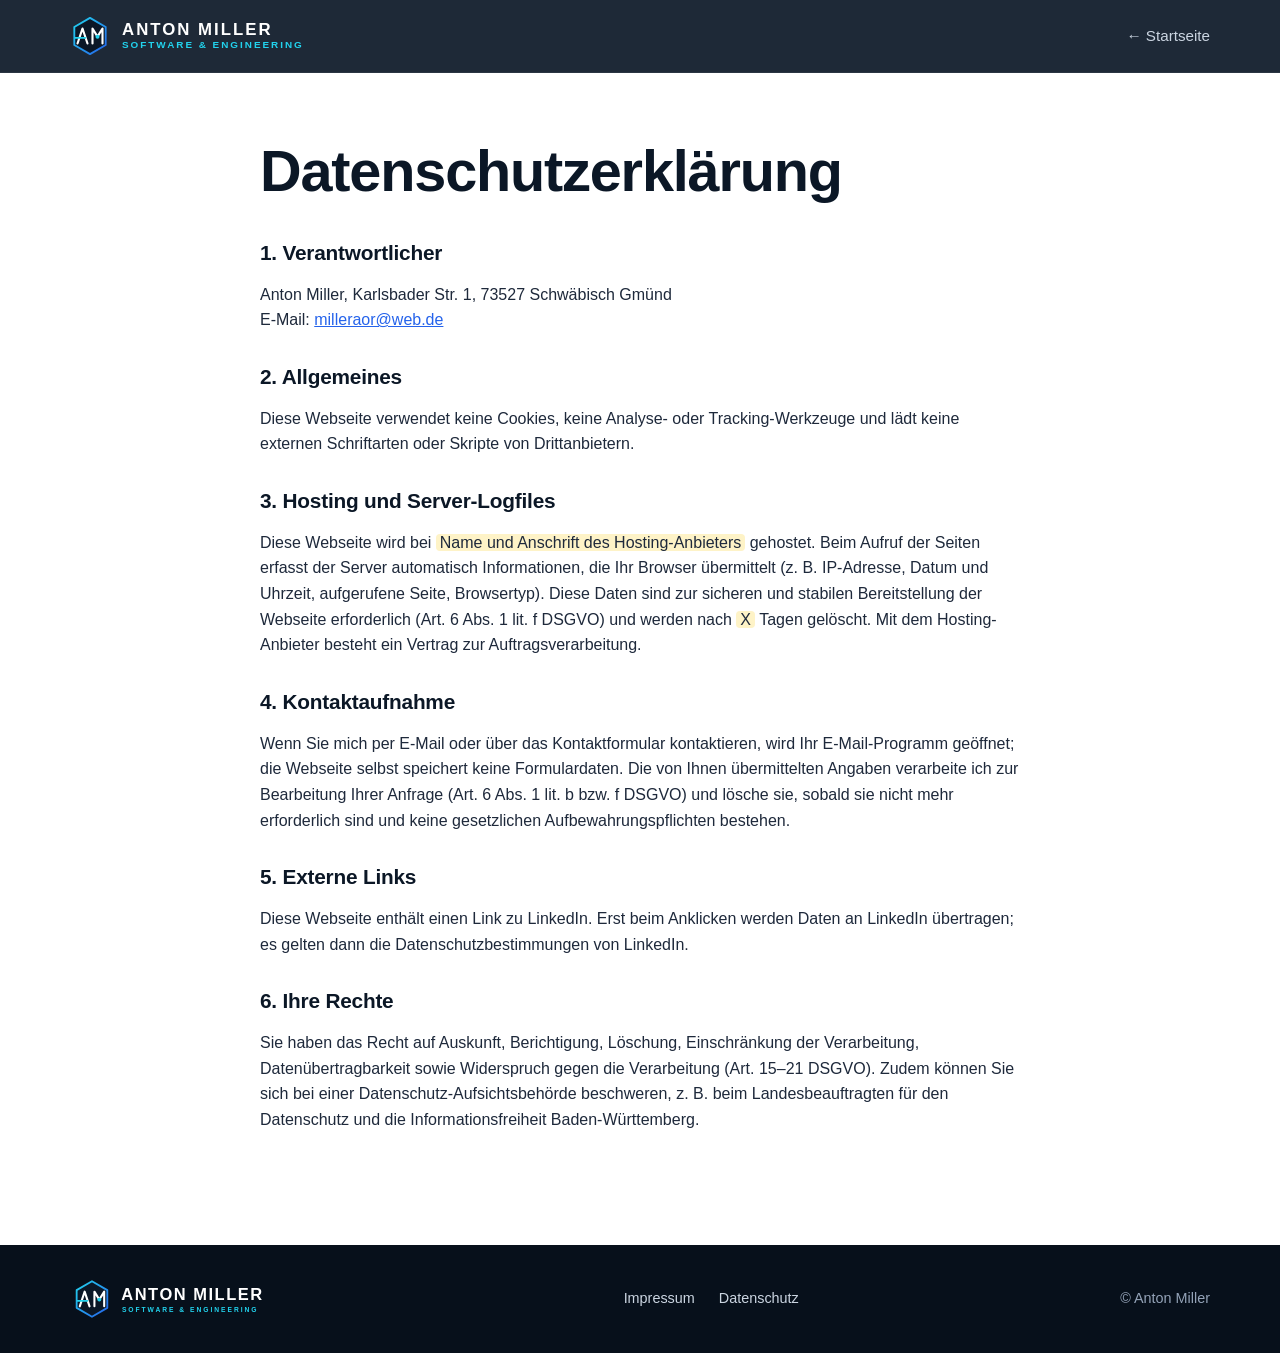
==== datenschutz.html @ c54b3237 "Firmenwebseite und Logo für Anton Miller – Software & Engineering - Statische One-Page-Webseite (Lei" ====
<!DOCTYPE html>
<html lang="de">
<head>
  <meta charset="UTF-8">
  <meta name="viewport" content="width=device-width, initial-scale=1.0">
  <title>Datenschutz – Anton Miller Software &amp; Engineering</title>
  <meta name="robots" content="noindex">
  <link rel="icon" type="image/svg+xml" href="logo/logo-icon.svg">
  <link rel="stylesheet" href="assets/styles.css">
</head>
<body>
  <header class="site-header">
    <div class="container nav-wrap">
      <a href="index.html" class="brand" aria-label="Zur Startseite">
        <img src="logo/logo-icon.svg" alt="" width="40" height="40">
        <span class="brand-text"><strong>ANTON MILLER</strong><small>SOFTWARE &amp; ENGINEERING</small></span>
      </a>
      <nav class="main-nav" style="display:flex;position:static;background:none;padding:0;border:0;flex-direction:row">
        <a href="index.html">← Startseite</a>
      </nav>
    </div>
  </header>

  <main class="container legal">
    <h1>Datenschutzerklärung</h1>

    <h2>1. Verantwortlicher</h2>
    <p>
      Anton Miller, Karlsbader Str. 1, 73527 Schwäbisch Gmünd<br>
      E-Mail: <a href="mailto:milleraor@web.de">milleraor@web.de</a>
    </p>

    <h2>2. Allgemeines</h2>
    <p>
      Diese Webseite verwendet keine Cookies, keine Analyse- oder Tracking-Werkzeuge und lädt keine
      externen Schriftarten oder Skripte von Drittanbietern.
    </p>

    <h2>3. Hosting und Server-Logfiles</h2>
    <p>
      Diese Webseite wird bei <span class="todo">Name und Anschrift des Hosting-Anbieters</span> gehostet.
      Beim Aufruf der Seiten erfasst der Server automatisch Informationen, die Ihr Browser übermittelt
      (z.&nbsp;B. IP-Adresse, Datum und Uhrzeit, aufgerufene Seite, Browsertyp). Diese Daten sind zur
      sicheren und stabilen Bereitstellung der Webseite erforderlich (Art. 6 Abs. 1 lit. f DSGVO) und werden
      nach <span class="todo">X</span> Tagen gelöscht. Mit dem Hosting-Anbieter besteht ein Vertrag zur
      Auftragsverarbeitung.
    </p>

    <h2>4. Kontaktaufnahme</h2>
    <p>
      Wenn Sie mich per E-Mail oder über das Kontaktformular kontaktieren, wird Ihr E-Mail-Programm geöffnet;
      die Webseite selbst speichert keine Formulardaten. Die von Ihnen übermittelten Angaben verarbeite ich
      zur Bearbeitung Ihrer Anfrage (Art. 6 Abs. 1 lit. b bzw. f DSGVO) und lösche sie, sobald sie nicht
      mehr erforderlich sind und keine gesetzlichen Aufbewahrungspflichten bestehen.
    </p>

    <h2>5. Externe Links</h2>
    <p>
      Diese Webseite enthält einen Link zu LinkedIn. Erst beim Anklicken werden Daten an LinkedIn übertragen;
      es gelten dann die Datenschutzbestimmungen von LinkedIn.
    </p>

    <h2>6. Ihre Rechte</h2>
    <p>
      Sie haben das Recht auf Auskunft, Berichtigung, Löschung, Einschränkung der Verarbeitung,
      Datenübertragbarkeit sowie Widerspruch gegen die Verarbeitung (Art. 15–21 DSGVO). Zudem können Sie
      sich bei einer Datenschutz-Aufsichtsbehörde beschweren, z.&nbsp;B. beim Landesbeauftragten für den
      Datenschutz und die Informationsfreiheit Baden-Württemberg.
    </p>
  </main>

  <footer class="site-footer">
    <div class="container footer-wrap">
      <img src="logo/logo-horizontal-negativ.svg" alt="Anton Miller – Software &amp; Engineering" height="44">
      <nav><a href="impressum.html">Impressum</a><a href="datenschutz.html">Datenschutz</a></nav>
      <p>&copy; Anton Miller</p>
    </div>
  </footer>
</body>
</html>
---- assets/styles.css ----
:root {
  --navy: #0b1726;
  --navy-2: #10233a;
  --navy-3: #173252;
  --cyan: #22d3ee;
  --blue: #2563eb;
  --text: #1e293b;
  --muted: #64748b;
  --light: #f4f7fb;
  --white: #ffffff;
  --radius: 14px;
  --shadow: 0 10px 30px rgba(11, 23, 38, 0.08);
  --font: "Segoe UI", "Helvetica Neue", Arial, system-ui, sans-serif;
}

* { box-sizing: border-box; }
html { scroll-behavior: smooth; scroll-padding-top: 80px; }
body {
  margin: 0;
  font-family: var(--font);
  color: var(--text);
  background: var(--white);
  line-height: 1.6;
}
img { max-width: 100%; display: block; }
a { color: var(--blue); }
h1, h2, h3 { line-height: 1.2; margin: 0 0 .6em; color: var(--navy); }
h1 { font-size: clamp(2.2rem, 5vw, 3.6rem); letter-spacing: -.02em; }
h2 { font-size: clamp(1.7rem, 3.2vw, 2.4rem); letter-spacing: -.01em; }
h3 { font-size: 1.15rem; }

.container { width: min(1140px, 92%); margin: 0 auto; }
.accent {
  background: linear-gradient(90deg, var(--cyan), var(--blue));
  -webkit-background-clip: text; background-clip: text; color: transparent;
}
.eyebrow {
  text-transform: uppercase; letter-spacing: .18em; font-size: .78rem;
  font-weight: 700; color: var(--blue); margin: 0 0 .8rem;
}

/* Buttons */
.btn {
  display: inline-block; padding: .85rem 1.5rem; border-radius: 10px;
  background: linear-gradient(135deg, var(--cyan), var(--blue));
  color: var(--white); font-weight: 600; text-decoration: none; border: 0;
  cursor: pointer; font: inherit; font-weight: 600;
  transition: transform .15s ease, box-shadow .15s ease;
}
.btn:hover { transform: translateY(-2px); box-shadow: 0 8px 20px rgba(37, 99, 235, .35); }
.btn-ghost { background: transparent; color: var(--white); border: 1px solid rgba(255,255,255,.35); }
.btn-ghost:hover { border-color: var(--cyan); box-shadow: none; }
.btn-small { padding: .5rem 1.1rem; }

/* Header */
.site-header {
  position: sticky; top: 0; z-index: 50;
  background: rgba(11, 23, 38, .92); backdrop-filter: blur(10px);
  border-bottom: 1px solid rgba(255,255,255,.06);
}
.nav-wrap { display: flex; align-items: center; justify-content: space-between; height: 72px; }
.brand { display: flex; align-items: center; gap: .75rem; text-decoration: none; color: var(--white); }
.brand-text { display: flex; flex-direction: column; line-height: 1.1; }
.brand-text strong { letter-spacing: .12em; font-size: 1.05rem; }
.brand-text small { letter-spacing: .2em; font-size: .62rem; color: var(--cyan); font-weight: 600; }
.main-nav { display: flex; align-items: center; gap: 1.6rem; }
.main-nav a:not(.btn) { color: #cbd5e1; text-decoration: none; font-weight: 500; font-size: .95rem; }
.main-nav a:not(.btn):hover { color: var(--white); }
.nav-toggle { display: none; background: none; border: 0; cursor: pointer; padding: 8px; }
.nav-toggle span { display: block; width: 24px; height: 2px; background: var(--white); margin: 5px 0; transition: .2s; }

/* Hero */
.hero {
  background:
    radial-gradient(900px 500px at 85% 10%, rgba(37,99,235,.25), transparent 60%),
    radial-gradient(600px 400px at 0% 100%, rgba(34,211,238,.12), transparent 60%),
    var(--navy);
  color: #cbd5e1; padding: 6rem 0 5rem;
}
.hero h1 { color: var(--white); }
.hero .eyebrow { color: var(--cyan); }
.hero-grid { display: grid; grid-template-columns: 1.1fr .9fr; gap: 3rem; align-items: center; }
.lead { font-size: 1.15rem; max-width: 36rem; }
.hero-actions { display: flex; gap: 1rem; flex-wrap: wrap; margin: 2rem 0 2.5rem; }
.hero-facts { list-style: none; padding: 0; margin: 0; display: flex; gap: 2.5rem; flex-wrap: wrap; }
.hero-facts li { display: flex; flex-direction: column; }
.hero-facts strong { color: var(--white); font-size: 1.1rem; }
.hero-facts span { font-size: .85rem; color: #94a3b8; }

.scope { width: 100%; height: auto; filter: drop-shadow(0 20px 40px rgba(0,0,0,.4)); }
.scope-bg { fill: var(--navy-2); stroke: rgba(34,211,238,.25); stroke-width: 2; }
.grid-lines path { stroke: rgba(148,163,184,.12); stroke-width: 1; fill: none; }
.wave { fill: none; stroke-width: 3; stroke-linecap: round; stroke-linejoin: round; }
.wave-1 { stroke: url(#trace); stroke-dasharray: 900; stroke-dashoffset: 900; animation: draw 3s ease forwards; }
.wave-2 { stroke: rgba(148,163,184,.55); stroke-width: 2; stroke-dasharray: 6 6; animation: dash 8s linear infinite; }
.probe { fill: var(--cyan); animation: pulse 1.6s ease-in-out infinite; }
.scope-label { fill: #94a3b8; font: 600 12px var(--font); letter-spacing: .08em; }
.scope-ok { fill: #4ade80; }
@keyframes draw { to { stroke-dashoffset: 0; } }
@keyframes dash { to { stroke-dashoffset: -120; } }
@keyframes pulse { 50% { opacity: .35; } }

/* Sections */
.section { padding: 6rem 0; }
.section-alt { background: var(--light); }
.section-dark { background: var(--navy); color: #cbd5e1; }
.section-dark h2, .section-dark h3 { color: var(--white); }
.section-dark .eyebrow { color: var(--cyan); }
.section-lead { font-size: 1.1rem; color: var(--muted); max-width: 44rem; margin-bottom: 3rem; }
.section-dark .section-lead { color: #94a3b8; }

/* Cards */
.cards { display: grid; grid-template-columns: repeat(3, 1fr); gap: 1.5rem; }
.card {
  background: var(--white); border: 1px solid #e2e8f0; border-radius: var(--radius);
  padding: 1.8rem; box-shadow: var(--shadow); transition: transform .2s ease, border-color .2s ease;
}
.card:hover { transform: translateY(-4px); border-color: var(--cyan); }
.card p { color: var(--muted); margin: 0; }
.card-icon {
  width: 48px; height: 48px; border-radius: 12px; margin-bottom: 1.2rem;
  display: grid; place-items: center;
  background: linear-gradient(135deg, rgba(34,211,238,.15), rgba(37,99,235,.15));
}
.card-icon svg { width: 26px; height: 26px; fill: none; stroke: var(--blue); stroke-width: 2; stroke-linecap: round; stroke-linejoin: round; }

/* Skills */
.skills-grid { display: grid; grid-template-columns: repeat(3, 1fr); gap: 1.5rem; }
.skill-group {
  background: var(--navy-2); border: 1px solid var(--navy-3); border-radius: var(--radius); padding: 1.8rem;
}
.tags { list-style: none; padding: 0; margin: 0; display: flex; flex-wrap: wrap; gap: .5rem; }
.tags li {
  font-size: .88rem; padding: .35rem .8rem; border-radius: 999px;
  background: rgba(34,211,238,.08); border: 1px solid rgba(34,211,238,.25); color: #e2e8f0;
}

/* Arbeitsweise */
.modes { display: grid; grid-template-columns: 1fr 1fr; gap: 1.5rem; margin: 2rem 0 3rem; }
.mode { border-left: 4px solid var(--cyan); background: var(--light); padding: 1.6rem 1.8rem; border-radius: 0 var(--radius) var(--radius) 0; }
.mode p { margin: 0; color: var(--muted); }
.steps { list-style: none; padding: 0; margin: 0; display: grid; grid-template-columns: repeat(4, 1fr); gap: 1.5rem; counter-reset: s; }
.steps li { position: relative; padding-top: 1rem; border-top: 2px solid #e2e8f0; }
.steps span { font-weight: 800; font-size: 1.6rem; color: var(--blue); display: block; margin-bottom: .4rem; }
.steps p { margin: 0; color: var(--muted); font-size: .95rem; }

/* About */
.about { display: grid; grid-template-columns: .8fr 1.2fr; gap: 4rem; align-items: center; }
.photo-placeholder {
  aspect-ratio: 4 / 5; border-radius: 20px; display: grid; place-items: center;
  background: linear-gradient(160deg, var(--navy-3), var(--navy));
  box-shadow: var(--shadow);
}
.about-photo img:not(.photo-placeholder img) { border-radius: 20px; }
.about-list { list-style: none; padding: 0; margin: 1.5rem 0 0; }
.about-list li { padding: .5rem 0; border-bottom: 1px solid #e2e8f0; }

/* Contact */
.contact { display: grid; grid-template-columns: 1fr 1fr; gap: 4rem; align-items: start; }
.contact-list { list-style: none; padding: 0; margin: 0; }
.contact-list li { display: flex; gap: 1rem; padding: .8rem 0; border-bottom: 1px solid var(--navy-3); }
.contact-list span { min-width: 90px; color: #94a3b8; font-size: .9rem; }
.contact-list a { color: var(--white); text-decoration: none; }
.contact-list a:hover { color: var(--cyan); }
.contact-form {
  background: var(--navy-2); border: 1px solid var(--navy-3); border-radius: var(--radius);
  padding: 2rem; display: grid; gap: 1rem;
}
.contact-form label { display: grid; gap: .35rem; font-size: .9rem; color: #cbd5e1; }
.contact-form input, .contact-form select, .contact-form textarea {
  font: inherit; padding: .75rem .9rem; border-radius: 8px;
  border: 1px solid var(--navy-3); background: var(--navy); color: var(--white);
}
.contact-form input:focus, .contact-form select:focus, .contact-form textarea:focus { outline: 2px solid var(--cyan); border-color: transparent; }
.contact-form .invalid { outline: 2px solid #f87171; }
.form-hint { font-size: .8rem; color: #94a3b8; margin: 0; }

/* Footer */
.site-footer { background: #07101b; color: #94a3b8; padding: 2rem 0; font-size: .9rem; }
.footer-wrap { display: flex; align-items: center; justify-content: space-between; gap: 1.5rem; flex-wrap: wrap; }
.footer-wrap img { height: 44px; width: auto; }
.footer-wrap nav { display: flex; gap: 1.5rem; }
.footer-wrap a { color: #cbd5e1; text-decoration: none; }
.footer-wrap a:hover { color: var(--cyan); }
.footer-wrap p { margin: 0; }

/* Legal pages */
.legal { padding: 4rem 0 6rem; max-width: 760px; }
.legal h2 { font-size: 1.3rem; margin-top: 2rem; }
.legal .todo { background: #fef3c7; padding: 0 .25rem; border-radius: 4px; }

/* Reveal animation */
.reveal { opacity: 0; transform: translateY(20px); transition: opacity .6s ease, transform .6s ease; }
.reveal.visible { opacity: 1; transform: none; }

/* Responsive */
@media (max-width: 960px) {
  .hero-grid, .about, .contact { grid-template-columns: 1fr; }
  .hero-visual { max-width: 480px; }
  .cards, .skills-grid { grid-template-columns: 1fr 1fr; }
  .steps { grid-template-columns: 1fr 1fr; }
  .about-photo { max-width: 320px; }
}
@media (max-width: 720px) {
  .nav-toggle { display: block; }
  .main-nav {
    position: absolute; top: 72px; left: 0; right: 0; flex-direction: column; align-items: stretch;
    background: var(--navy); padding: 1rem 4% 1.5rem; gap: .5rem; display: none;
    border-bottom: 1px solid var(--navy-3);
  }
  .main-nav.open { display: flex; }
  .main-nav a:not(.btn) { padding: .6rem 0; }
  .cards, .skills-grid, .modes, .steps { grid-template-columns: 1fr; }
  .section { padding: 4rem 0; }
  .hero { padding: 4rem 0 3.5rem; }
  .hero-facts { gap: 1.2rem; }
  .hero-facts strong { font-size: 1rem; }
}
@media (prefers-reduced-motion: reduce) {
  *, *::before, *::after { animation: none !important; transition: none !important; }
  .wave-1 { stroke-dashoffset: 0; }
  .reveal { opacity: 1; transform: none; }
}
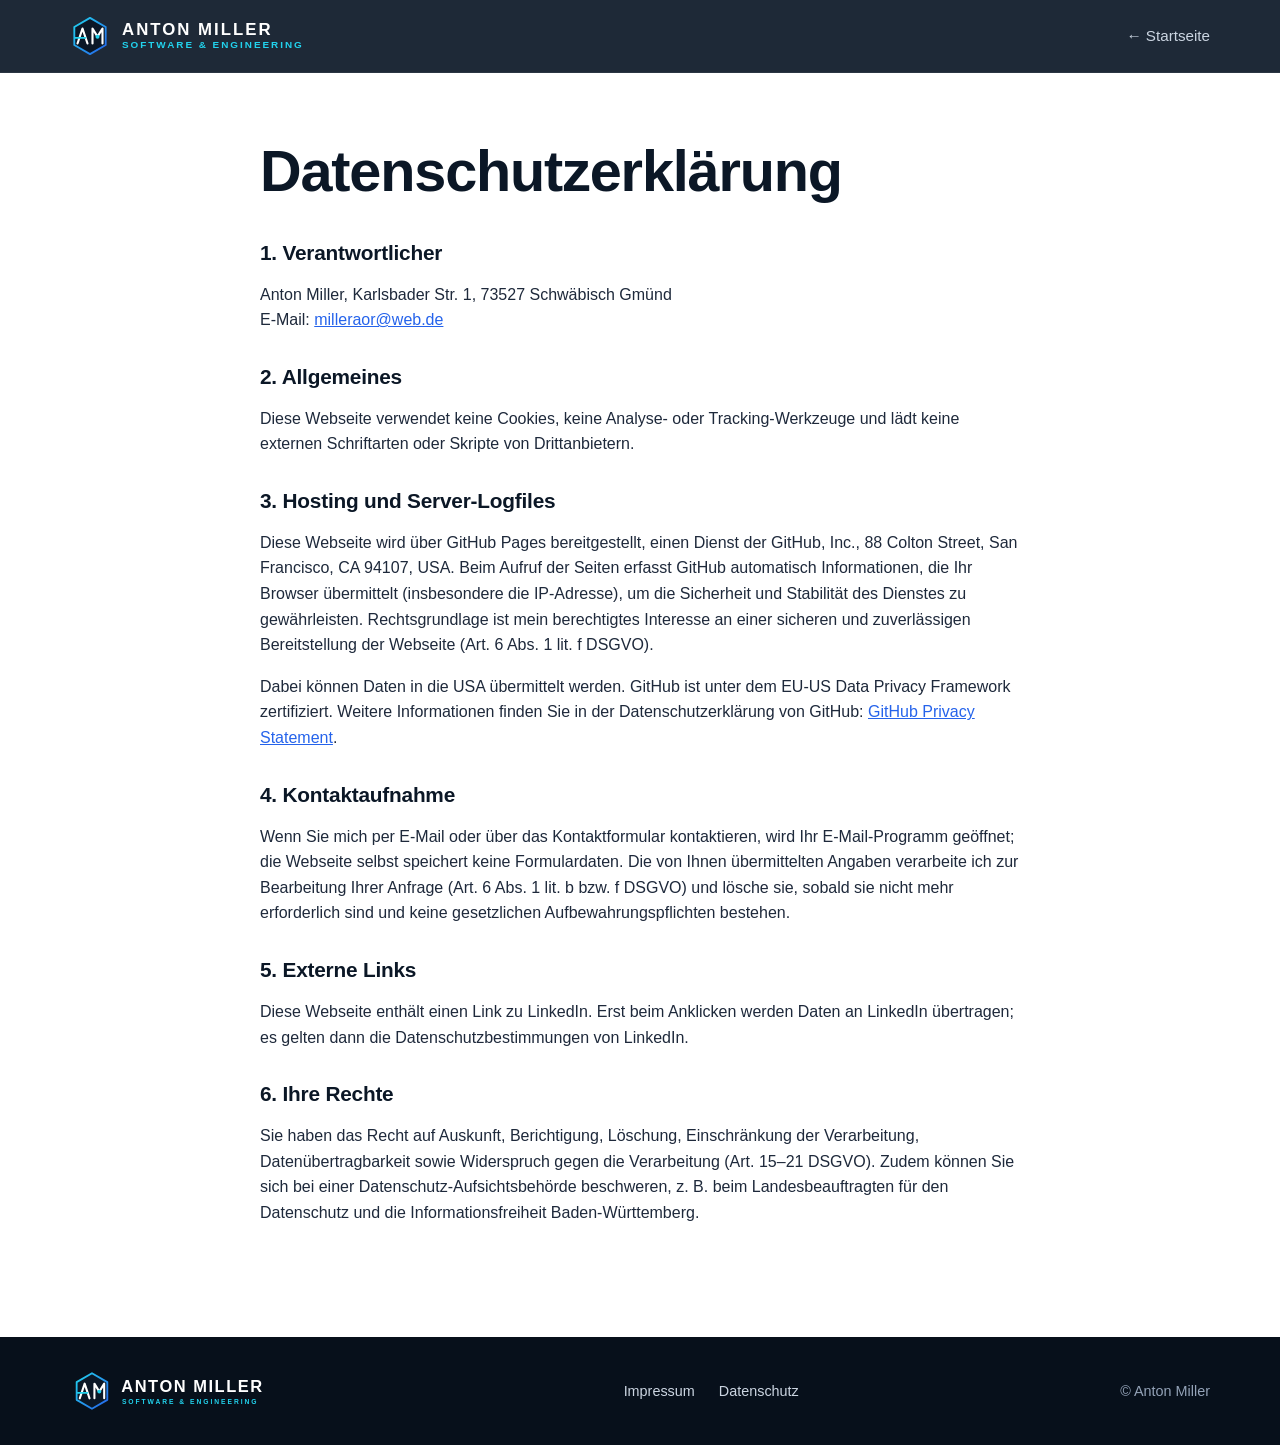
==== commit 40959731: "Hosting (GitHub Pages) in Datenschutz eintragen, USt-ID ausblenden Co-Authored-By: Claude Opus 5.5 <" ====
--- a/datenschutz.html
+++ b/datenschutz.html
@@ -38,12 +38,16 @@
 
     <h2>3. Hosting und Server-Logfiles</h2>
     <p>
-      Diese Webseite wird bei <span class="todo">Name und Anschrift des Hosting-Anbieters</span> gehostet.
-      Beim Aufruf der Seiten erfasst der Server automatisch Informationen, die Ihr Browser übermittelt
-      (z.&nbsp;B. IP-Adresse, Datum und Uhrzeit, aufgerufene Seite, Browsertyp). Diese Daten sind zur
-      sicheren und stabilen Bereitstellung der Webseite erforderlich (Art. 6 Abs. 1 lit. f DSGVO) und werden
-      nach <span class="todo">X</span> Tagen gelöscht. Mit dem Hosting-Anbieter besteht ein Vertrag zur
-      Auftragsverarbeitung.
+      Diese Webseite wird über GitHub Pages bereitgestellt, einen Dienst der GitHub, Inc.,
+      88 Colton Street, San Francisco, CA 94107, USA. Beim Aufruf der Seiten erfasst GitHub
+      automatisch Informationen, die Ihr Browser übermittelt (insbesondere die IP-Adresse), um die
+      Sicherheit und Stabilität des Dienstes zu gewährleisten. Rechtsgrundlage ist mein berechtigtes
+      Interesse an einer sicheren und zuverlässigen Bereitstellung der Webseite (Art. 6 Abs. 1 lit. f DSGVO).
+    </p>
+    <p>
+      Dabei können Daten in die USA übermittelt werden. GitHub ist unter dem EU-US Data Privacy Framework
+      zertifiziert. Weitere Informationen finden Sie in der Datenschutzerklärung von GitHub:
+      <a href="https://docs.github.com/de/site-policy/privacy-policies/github-general-privacy-statement" target="_blank" rel="noopener">GitHub Privacy Statement</a>.
     </p>
 
     <h2>4. Kontaktaufnahme</h2>
